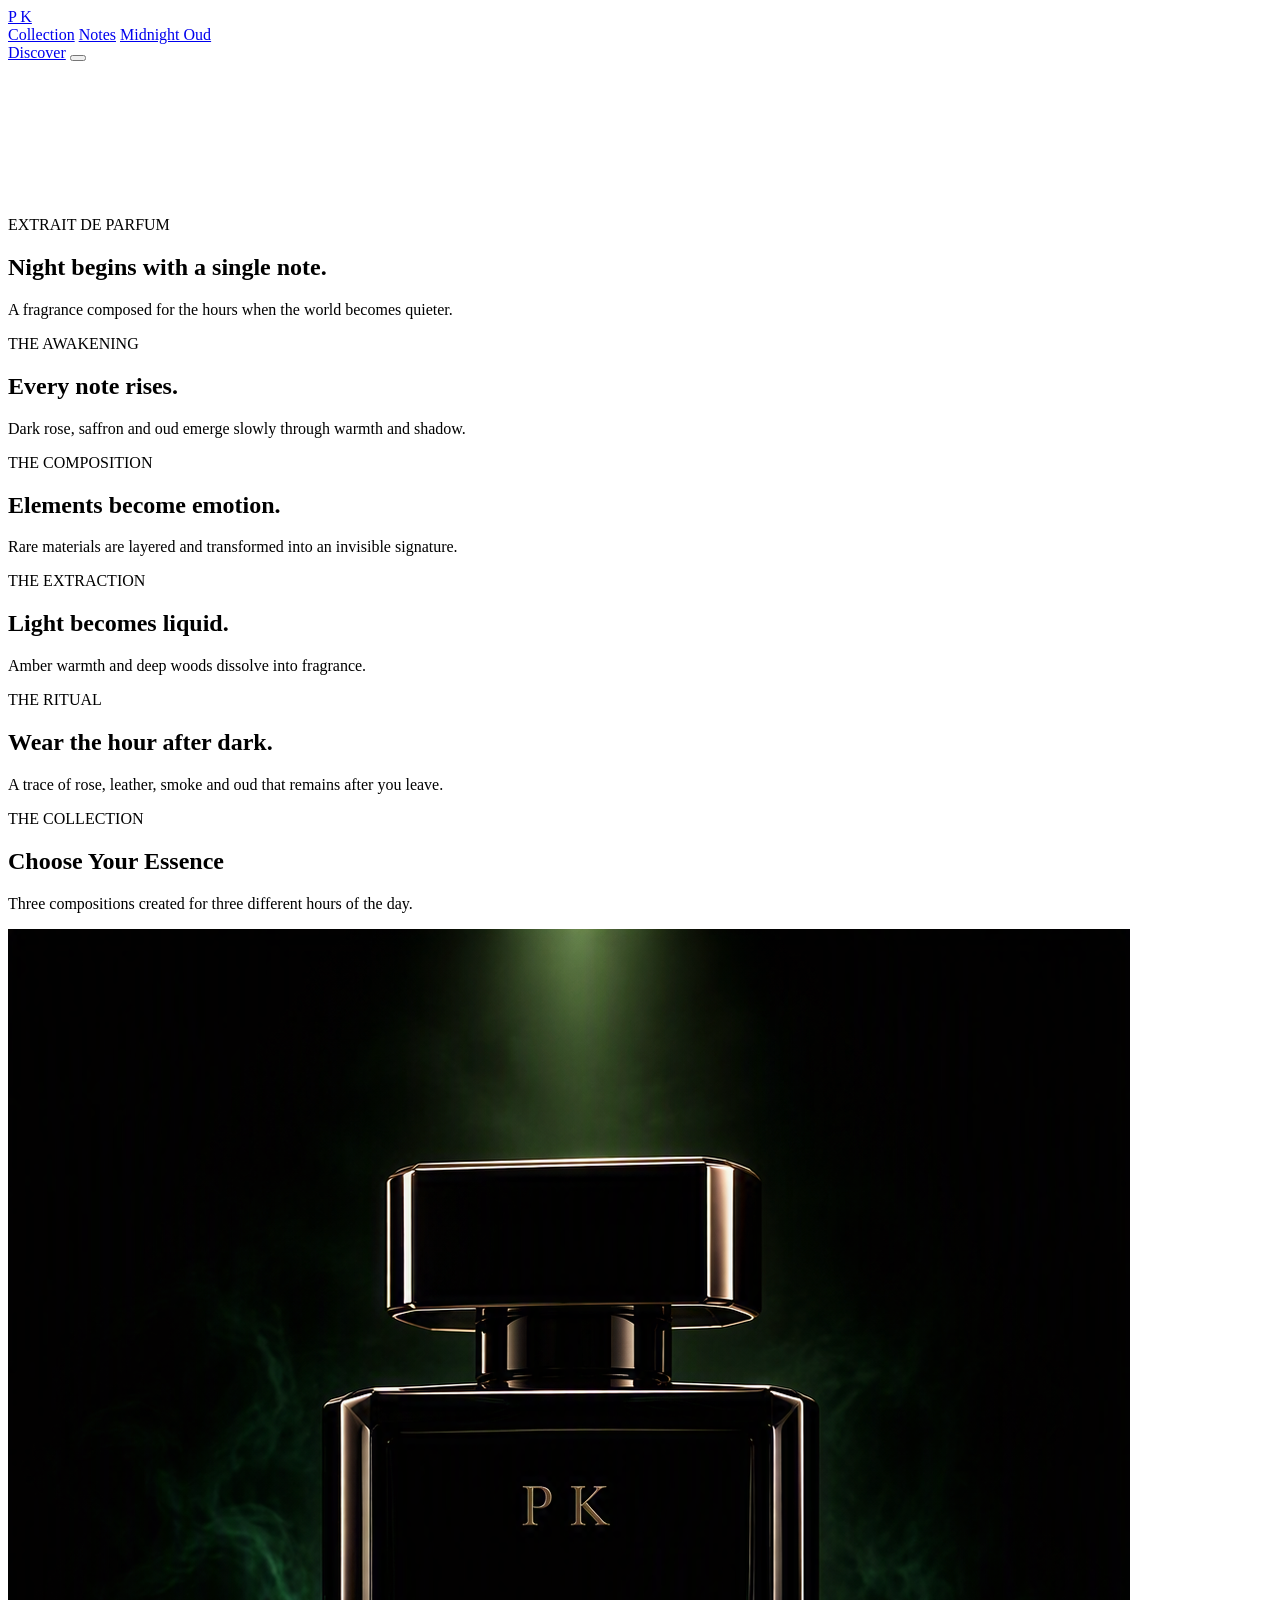
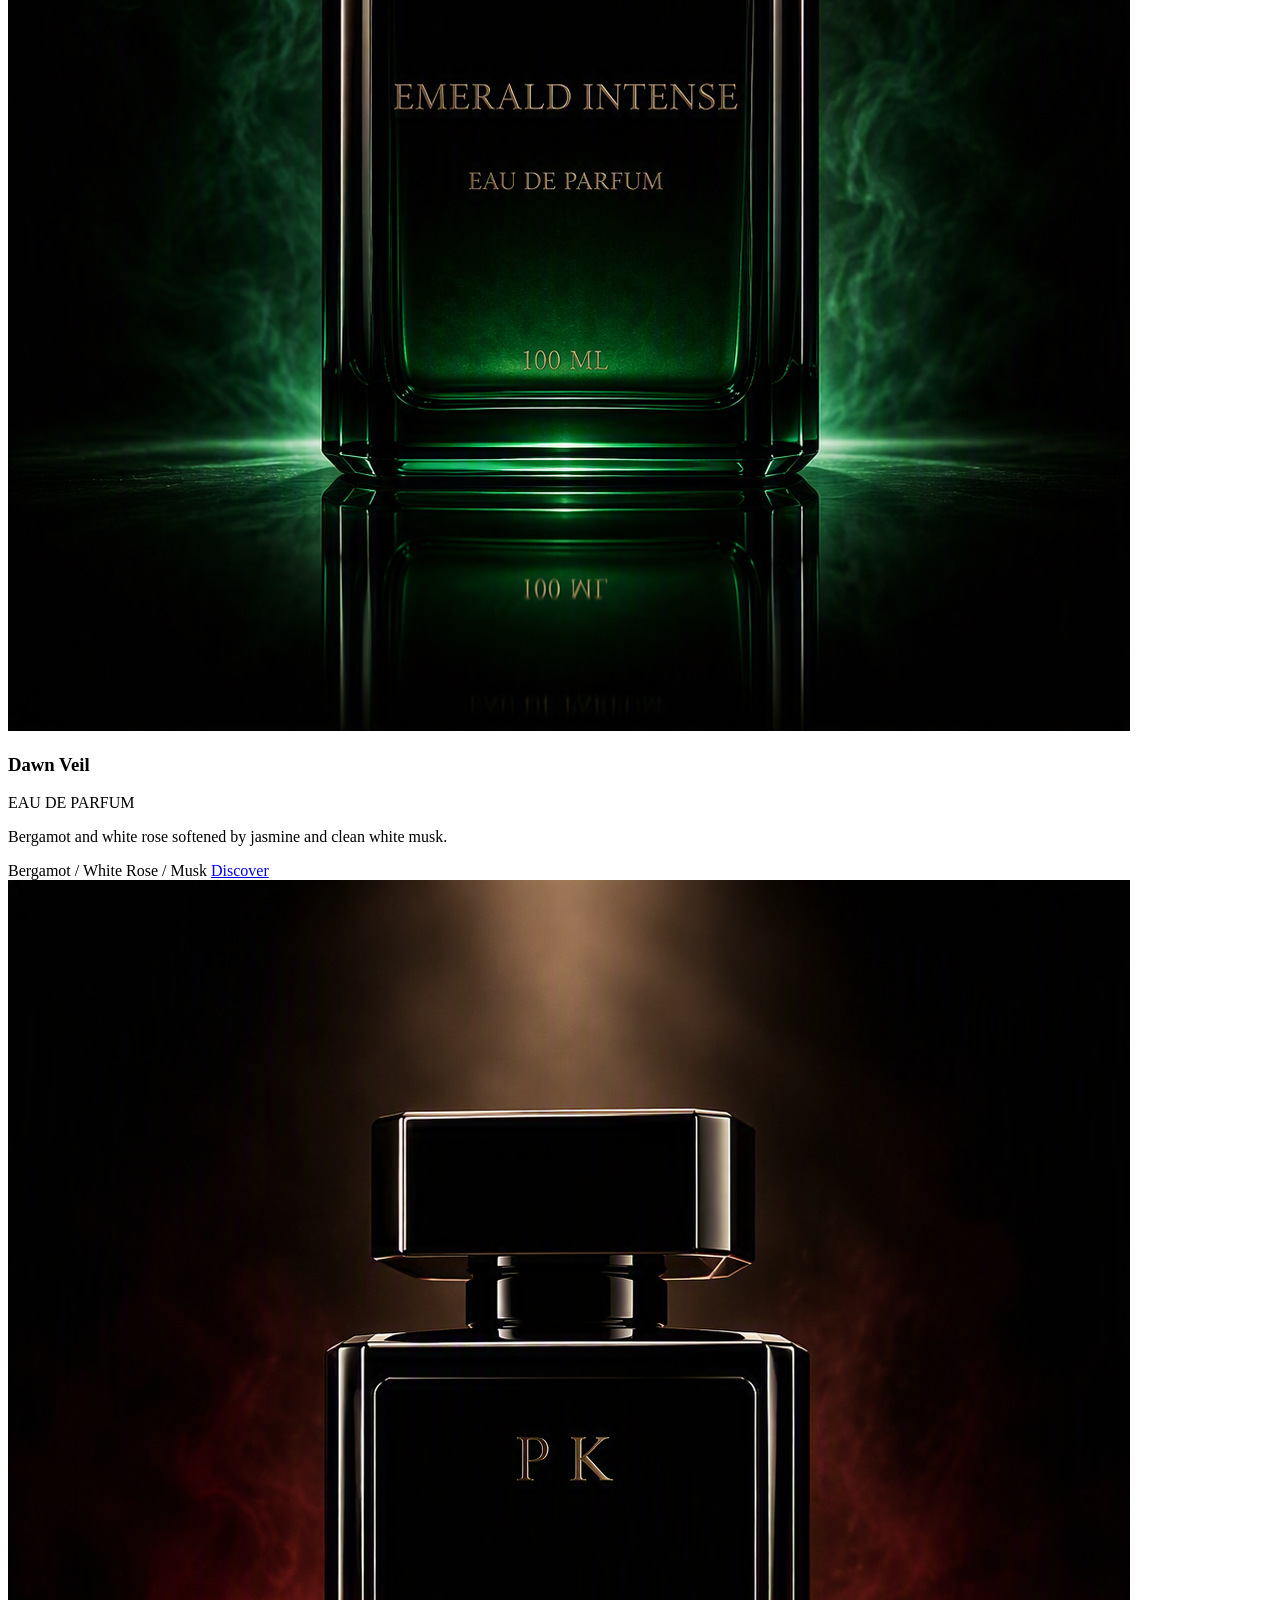
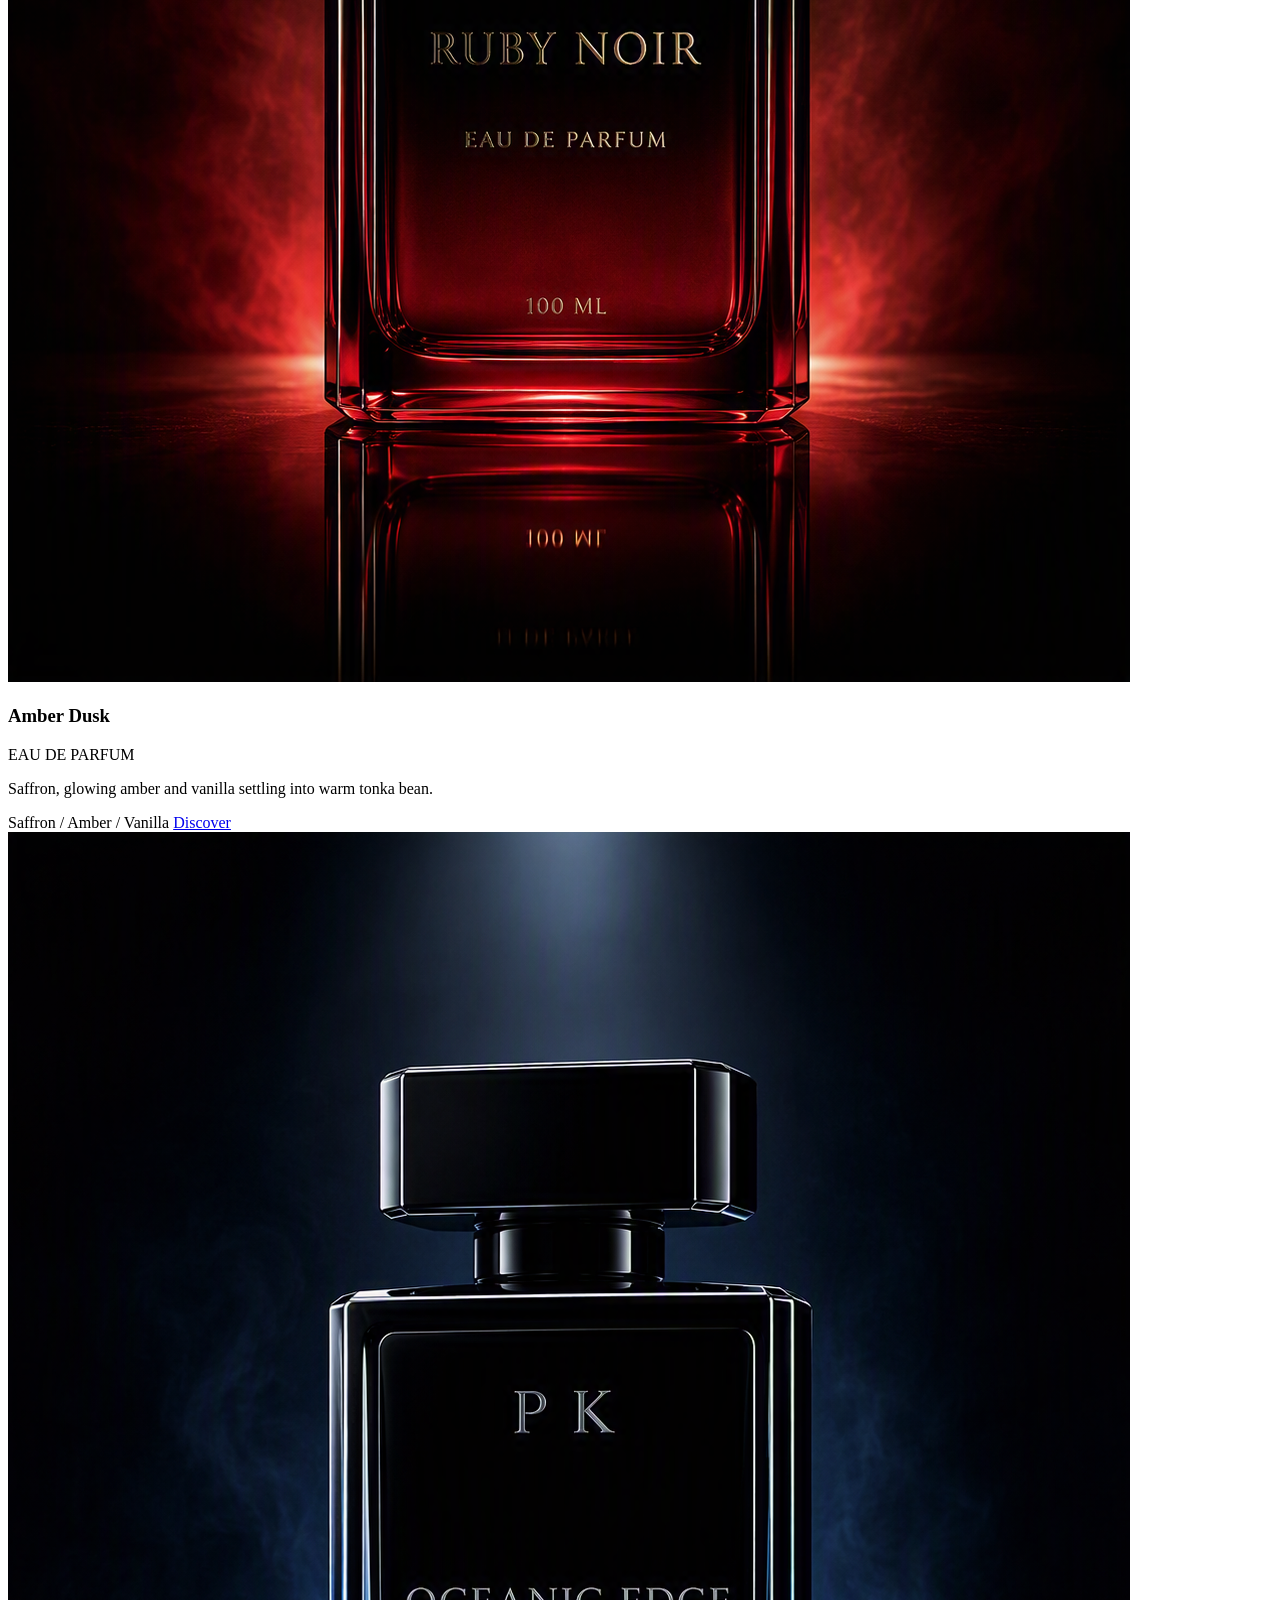
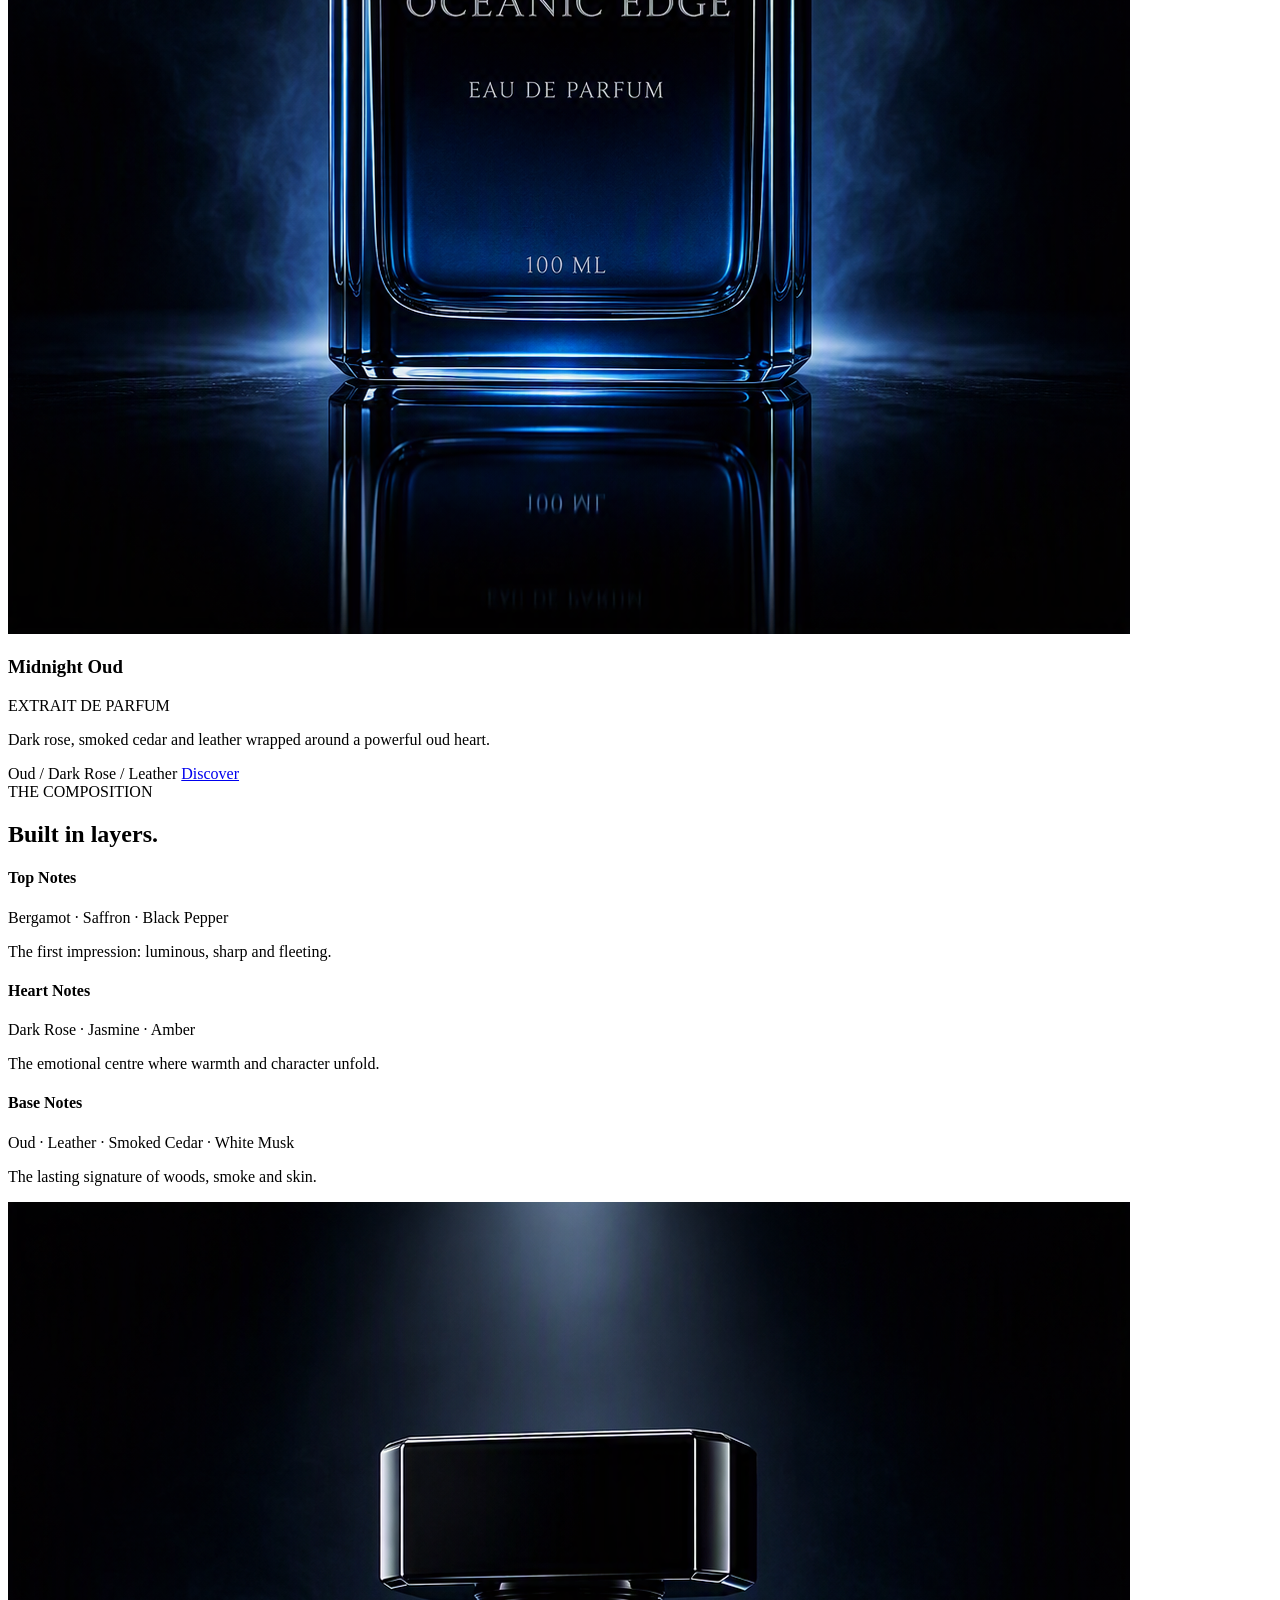
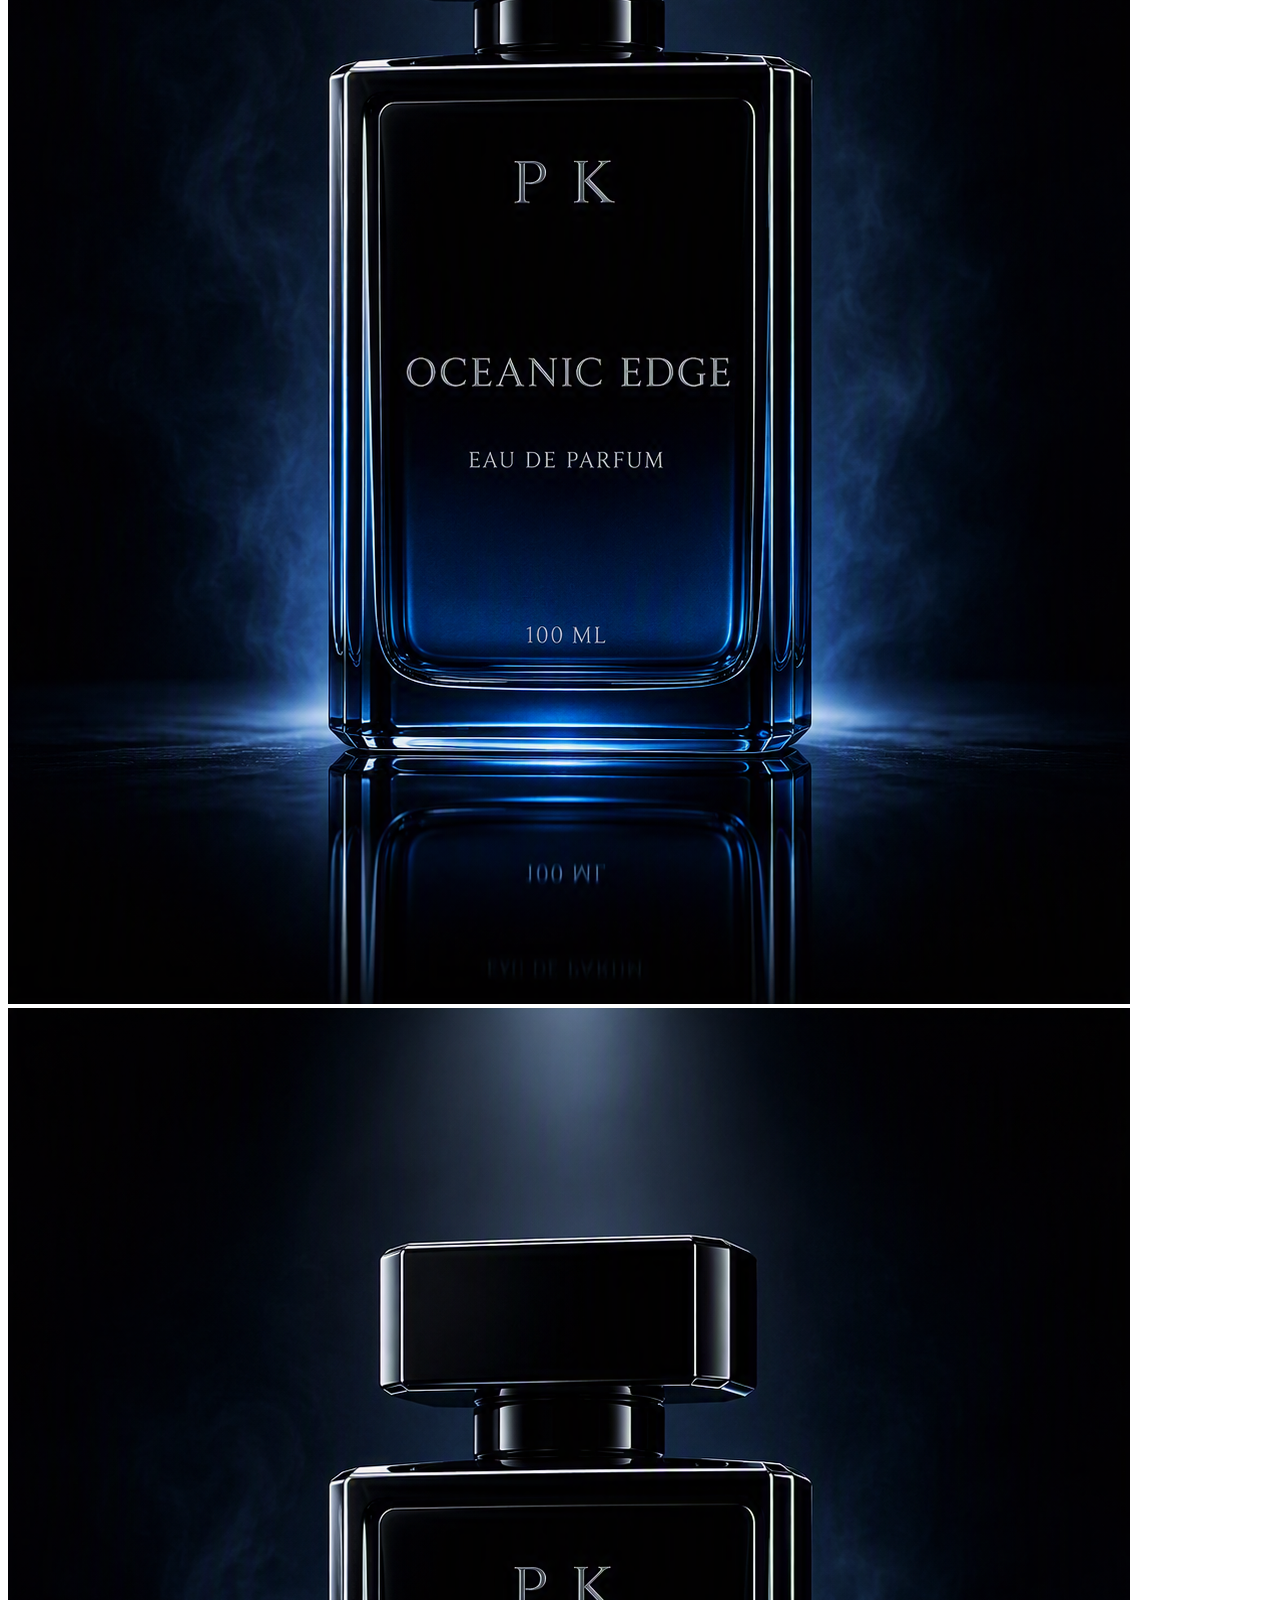
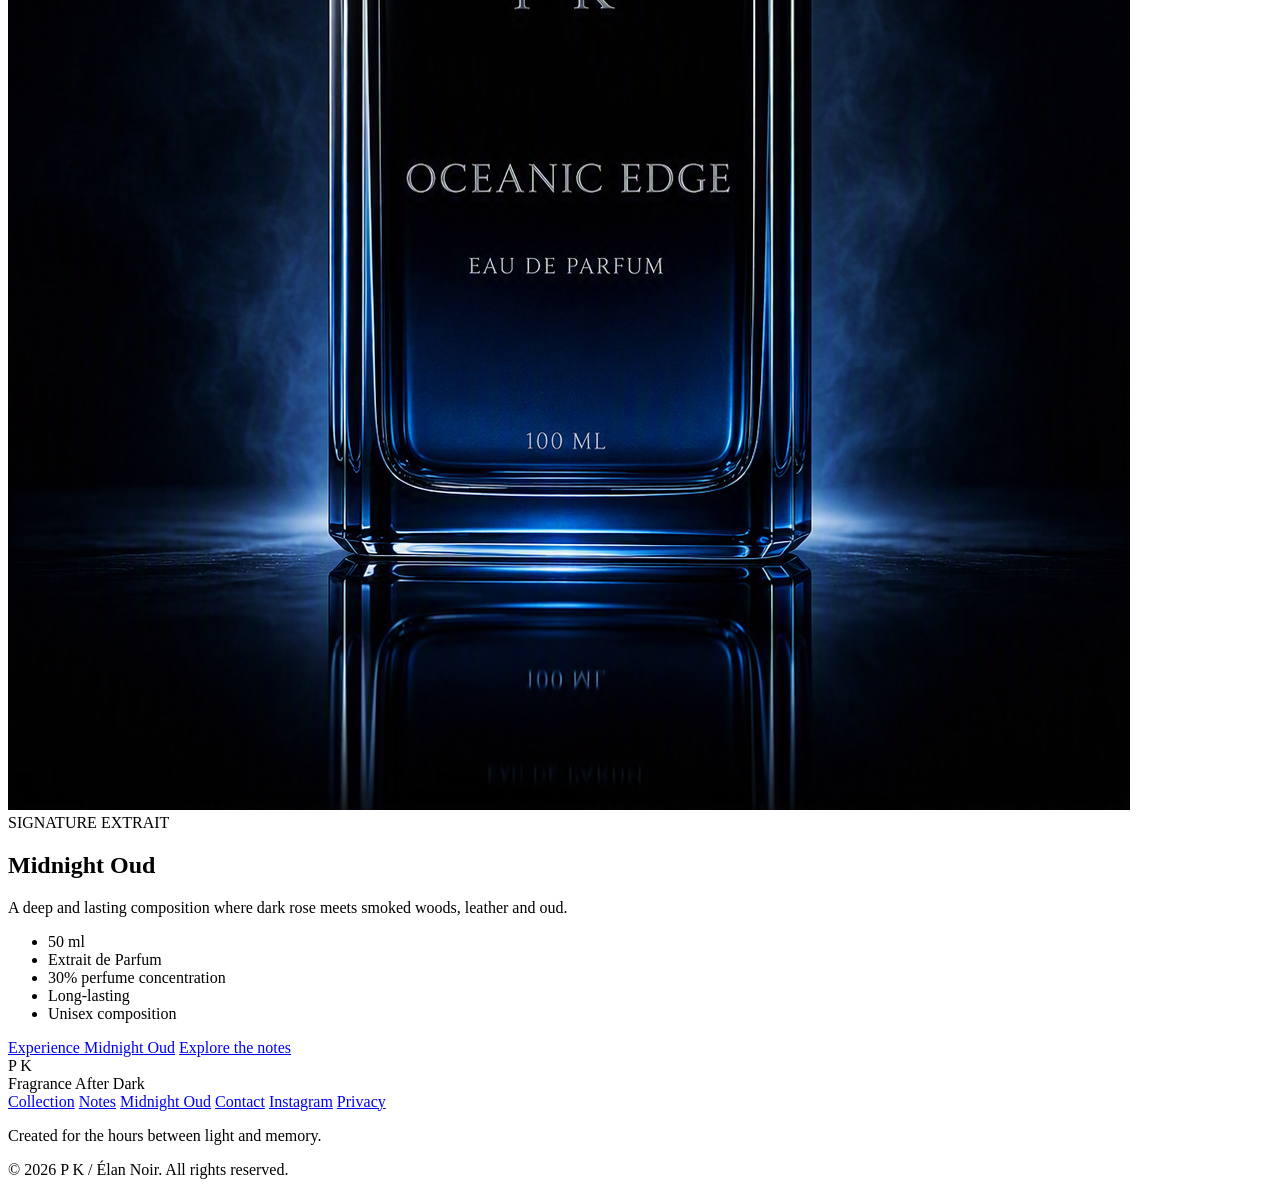
==== index.html @ c8347214 "video added" ====
<!DOCTYPE html>
<html lang="en">
<head>
    <meta charset="UTF-8">
    <meta name="viewport" content="width=device-width, initial-scale=1.0">
    <title>P K | Fragrance After Dark</title>
    <meta name="description" content="A premium scroll-driven luxury perfume experience.">
    
    <!-- Typography -->
    <link rel="preconnect" href="https://fonts.googleapis.com">
    <link rel="preconnect" href="https://fonts.gstatic.com" crossorigin>
    <link href="https://fonts.googleapis.com/css2?family=Cormorant+Garamond:ital,wght@0,300;0,400;0,500;0,600;1,400&family=Inter:wght@300;400;500&display=swap" rel="stylesheet">
    
    <link rel="stylesheet" href="style.css">
</head>
<body>

    <!-- Header -->
    <header class="main-header">
        <div class="header-left">
            <a href="#" class="brand-logo" aria-label="P K Home">P K</a>
        </div>
        <nav class="header-nav">
            <a href="#collection">Collection</a>
            <a href="#notes">Notes</a>
            <a href="#signature">Midnight Oud</a>
        </nav>
        <div class="header-right">
            <a href="#collection" class="btn-discover">Discover</a>
            <button class="mobile-menu-toggle" aria-label="Open Menu">
                <span></span><span></span>
            </button>
        </div>
    </header>

    <!-- Scroll-Controlled Cinematic Hero -->
    <section id="scroll-hero" class="scroll-hero">
        <div class="video-container">
            <video id="hero-video" 
                   src="assets/elan-noir-ritual.mp4" 
                   muted 
                   playsinline 
                   preload="auto"
                   webkit-playsinline
                   aria-hidden="true">
                Your browser does not support the video tag.
            </video>
            <div class="video-fade-overlay"></div>
        </div>
        
        <div class="scenes-container">
            <!-- Scene 1 -->
            <div class="scene scene-left scene-vert-center">
                <div class="scene-content">
                    <span class="eyebrow">EXTRAIT DE PARFUM</span>
                    <h2>Night begins with a single note.</h2>
                    <p>A fragrance composed for the hours when the world becomes quieter.</p>
                </div>
            </div>
            
            <!-- Scene 2 -->
            <div class="scene scene-right scene-vert-upper">
                <div class="scene-content">
                    <span class="eyebrow">THE AWAKENING</span>
                    <h2>Every note rises.</h2>
                    <p>Dark rose, saffron and oud emerge slowly through warmth and shadow.</p>
                </div>
            </div>

            <!-- Scene 3 -->
            <div class="scene scene-left scene-vert-lower">
                <div class="scene-content">
                    <span class="eyebrow">THE COMPOSITION</span>
                    <h2>Elements become emotion.</h2>
                    <p>Rare materials are layered and transformed into an invisible signature.</p>
                </div>
            </div>

            <!-- Scene 4 -->
            <div class="scene scene-right scene-vert-middle">
                <div class="scene-content">
                    <span class="eyebrow">THE EXTRACTION</span>
                    <h2>Light becomes liquid.</h2>
                    <p>Amber warmth and deep woods dissolve into fragrance.</p>
                </div>
            </div>

            <!-- Scene 5 -->
            <div class="scene scene-left scene-vert-middle">
                <div class="scene-content">
                    <span class="eyebrow">THE RITUAL</span>
                    <h2>Wear the hour after dark.</h2>
                    <p>A trace of rose, leather, smoke and oud that remains after you leave.</p>
                </div>
            </div>
        </div>
    </section>

    <!-- Section 1: Choose Your Essence -->
    <section id="collection" class="section-collection">
        <div class="section-header">
            <span class="eyebrow">THE COLLECTION</span>
            <h2>Choose Your Essence</h2>
            <p class="supporting-text">Three compositions created for three different hours of the day.</p>
        </div>

        <div class="collection-grid">
            <!-- Product 1 -->
            <article class="product-card card-dawn">
                <div class="card-image-wrap">
                    <img src="assets/products/product-dawn-veil.png" alt="Dawn Veil Perfume Bottle" loading="lazy">
                </div>
                <div class="card-info">
                    <h3>Dawn Veil</h3>
                    <span class="subtitle">EAU DE PARFUM</span>
                    <p class="desc">Bergamot and white rose softened by jasmine and clean white musk.</p>
                    <span class="notes-list">Bergamot / White Rose / Musk</span>
                    <a href="#" class="link-discover">Discover</a>
                </div>
            </article>

            <!-- Product 2 -->
            <article class="product-card card-amber">
                <div class="card-image-wrap">
                    <img src="assets/products/product-amber-dusk.png" alt="Amber Dusk Perfume Bottle" loading="lazy">
                </div>
                <div class="card-info">
                    <h3>Amber Dusk</h3>
                    <span class="subtitle">EAU DE PARFUM</span>
                    <p class="desc">Saffron, glowing amber and vanilla settling into warm tonka bean.</p>
                    <span class="notes-list">Saffron / Amber / Vanilla</span>
                    <a href="#" class="link-discover">Discover</a>
                </div>
            </article>

            <!-- Product 3 -->
            <article class="product-card card-midnight">
                <div class="card-image-wrap">
                    <img src="assets/products/product-midnight-oud.png" alt="Midnight Oud Perfume Bottle" loading="lazy">
                </div>
                <div class="card-info">
                    <h3>Midnight Oud</h3>
                    <span class="subtitle">EXTRAIT DE PARFUM</span>
                    <p class="desc">Dark rose, smoked cedar and leather wrapped around a powerful oud heart.</p>
                    <span class="notes-list">Oud / Dark Rose / Leather</span>
                    <a href="#" class="link-discover">Discover</a>
                </div>
            </article>
        </div>
    </section>

    <!-- Section 2: Fragrance Notes -->
    <section id="notes" class="section-notes">
        <div class="notes-content">
            <span class="eyebrow">THE COMPOSITION</span>
            <h2>Built in layers.</h2>
            
            <div class="notes-breakdown">
                <div class="note-tier">
                    <h4>Top Notes</h4>
                    <span class="ingredients">Bergamot &middot; Saffron &middot; Black Pepper</span>
                    <p>The first impression: luminous, sharp and fleeting.</p>
                </div>
                <div class="note-tier">
                    <h4>Heart Notes</h4>
                    <span class="ingredients">Dark Rose &middot; Jasmine &middot; Amber</span>
                    <p>The emotional centre where warmth and character unfold.</p>
                </div>
                <div class="note-tier">
                    <h4>Base Notes</h4>
                    <span class="ingredients">Oud &middot; Leather &middot; Smoked Cedar &middot; White Musk</span>
                    <p>The lasting signature of woods, smoke and skin.</p>
                </div>
            </div>
        </div>
        <div class="notes-visual">
            <div class="glow-backdrop"></div>
            <img src="assets/products/product-midnight-oud.png" alt="Midnight Oud Perfume Layers" class="reveal-image" loading="lazy">
        </div>
    </section>

    <!-- Section 3: Signature Perfume -->
    <section id="signature" class="section-signature">
        <div class="signature-visual">
            <img src="assets/products/product-midnight-oud.png" alt="Midnight Oud Featured" loading="lazy">
        </div>
        <div class="signature-content">
            <span class="eyebrow">SIGNATURE EXTRAIT</span>
            <h2>Midnight Oud</h2>
            <p class="desc">A deep and lasting composition where dark rose meets smoked woods, leather and oud.</p>
            
            <ul class="details-list">
                <li>50 ml</li>
                <li>Extrait de Parfum</li>
                <li>30% perfume concentration</li>
                <li>Long-lasting</li>
                <li>Unisex composition</li>
            </ul>

            <div class="action-group">
                <a href="#" class="btn-primary">Experience Midnight Oud</a>
                <a href="#notes" class="link-secondary">Explore the notes</a>
            </div>
        </div>
    </section>

    <!-- Footer -->
    <footer class="main-footer">
        <div class="footer-top">
            <div class="brand-huge">P K</div>
            <span class="footer-tagline">Fragrance After Dark</span>
        </div>
        <div class="footer-bottom">
            <nav class="footer-nav">
                <a href="#collection">Collection</a>
                <a href="#notes">Notes</a>
                <a href="#signature">Midnight Oud</a>
                <a href="#">Contact</a>
                <a href="#">Instagram</a>
                <a href="#">Privacy</a>
            </nav>
            <div class="footer-meta">
                <p>Created for the hours between light and memory.</p>
                <p class="copyright">&copy; 2026 P K / Élan Noir. All rights reserved.</p>
            </div>
        </div>
    </footer>

    <script src="script.js"></script>
</body>
</html>
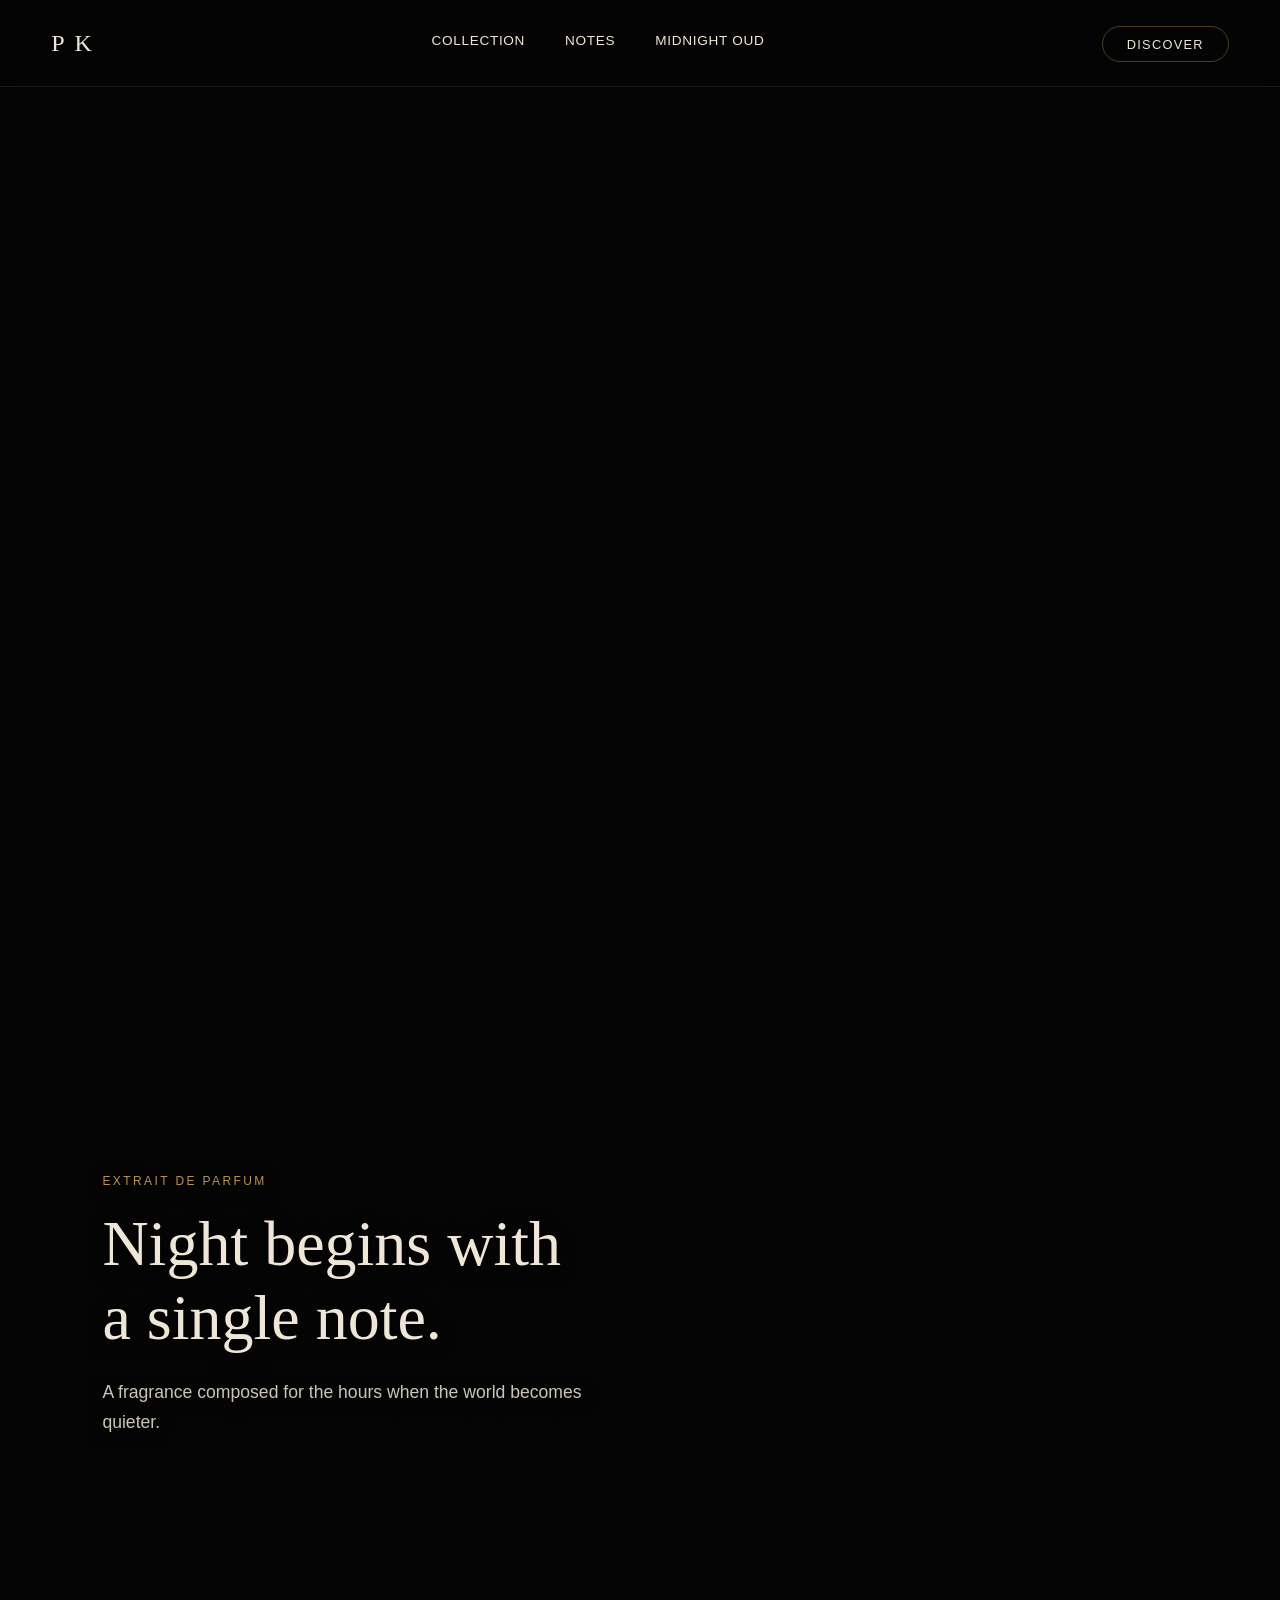
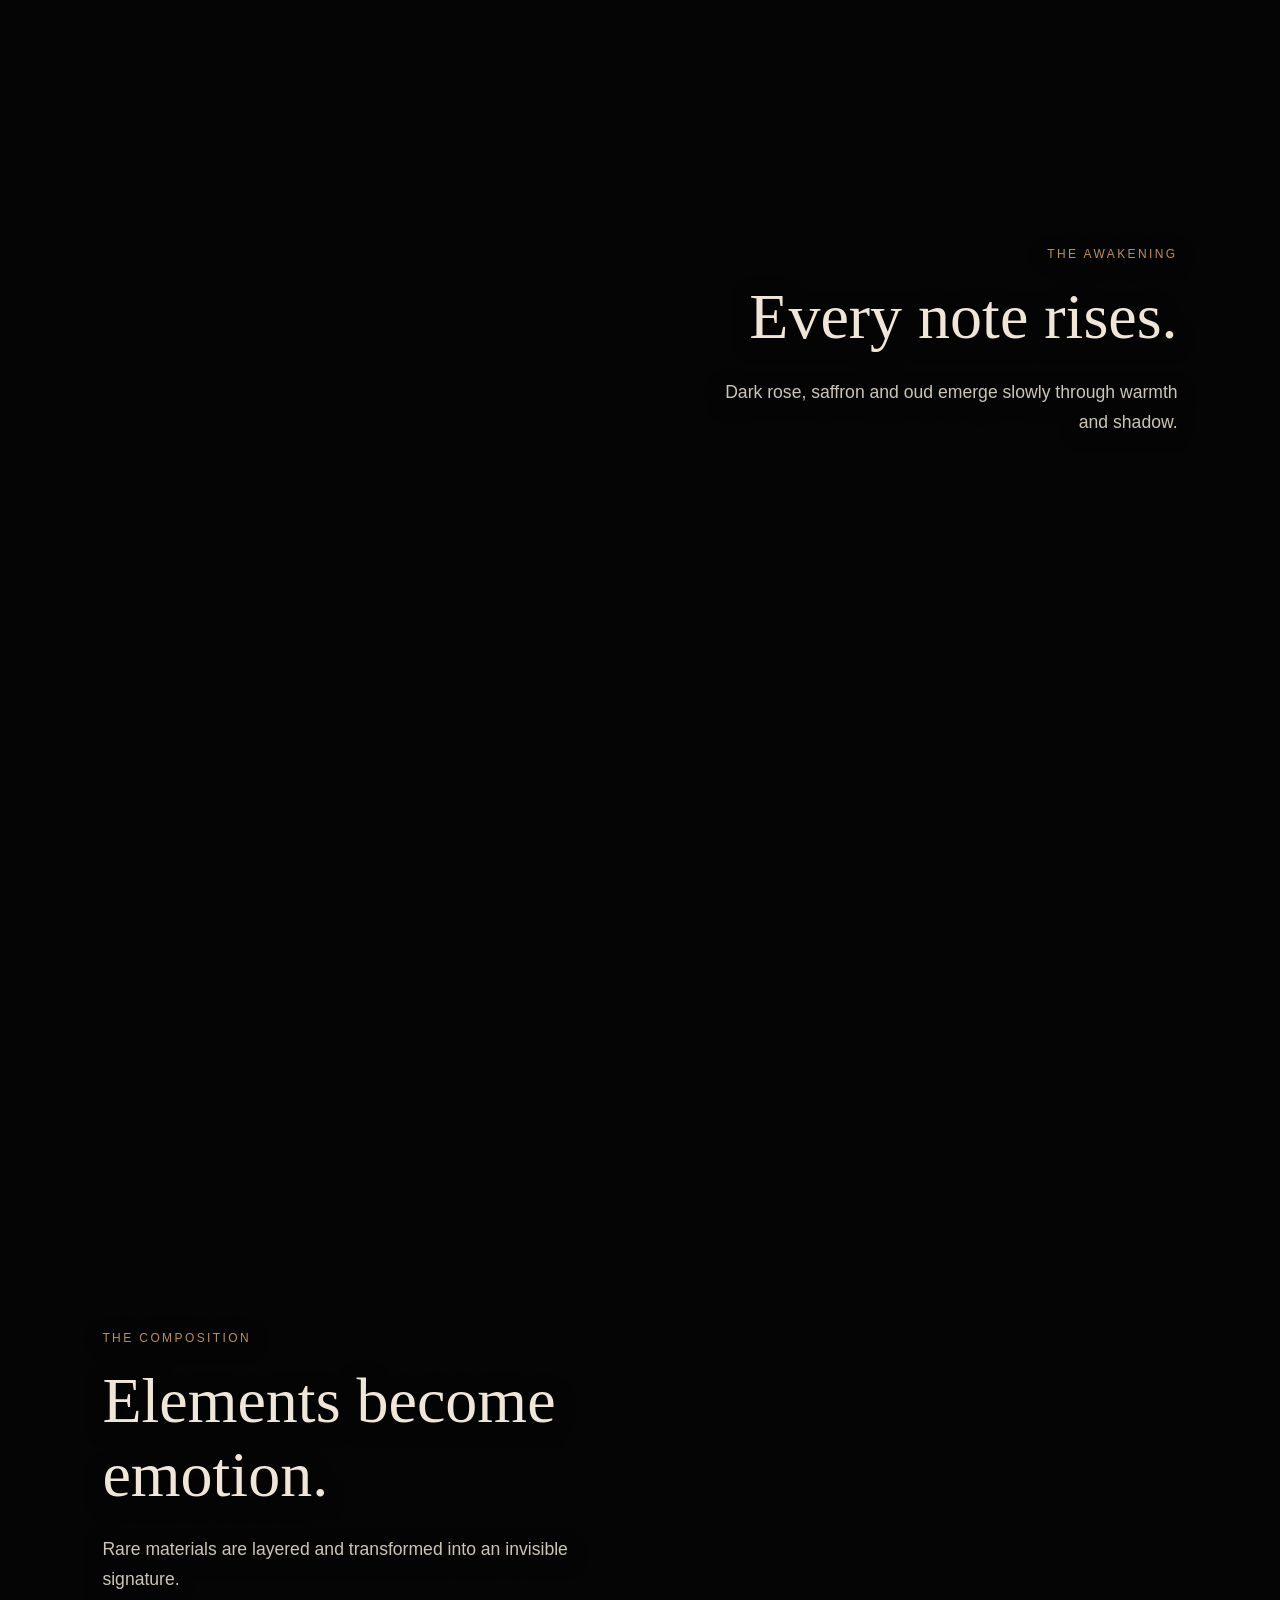
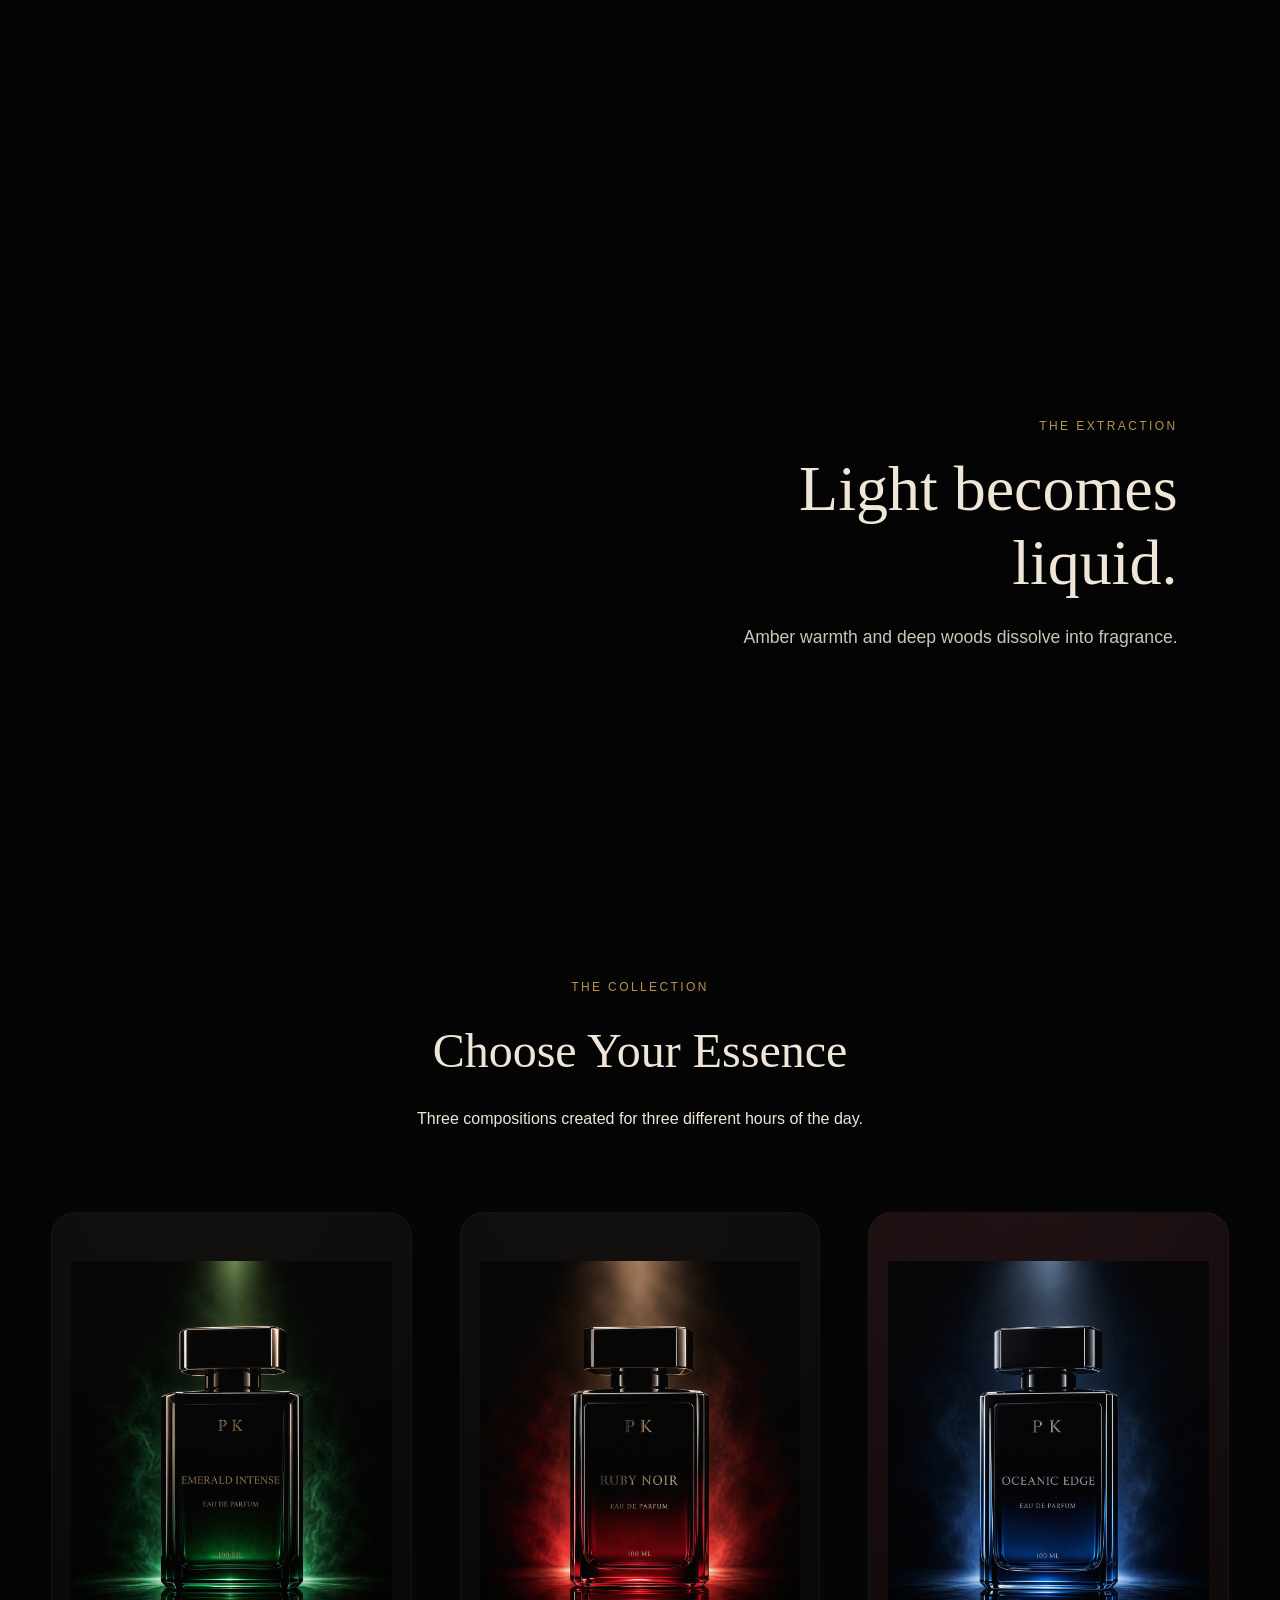
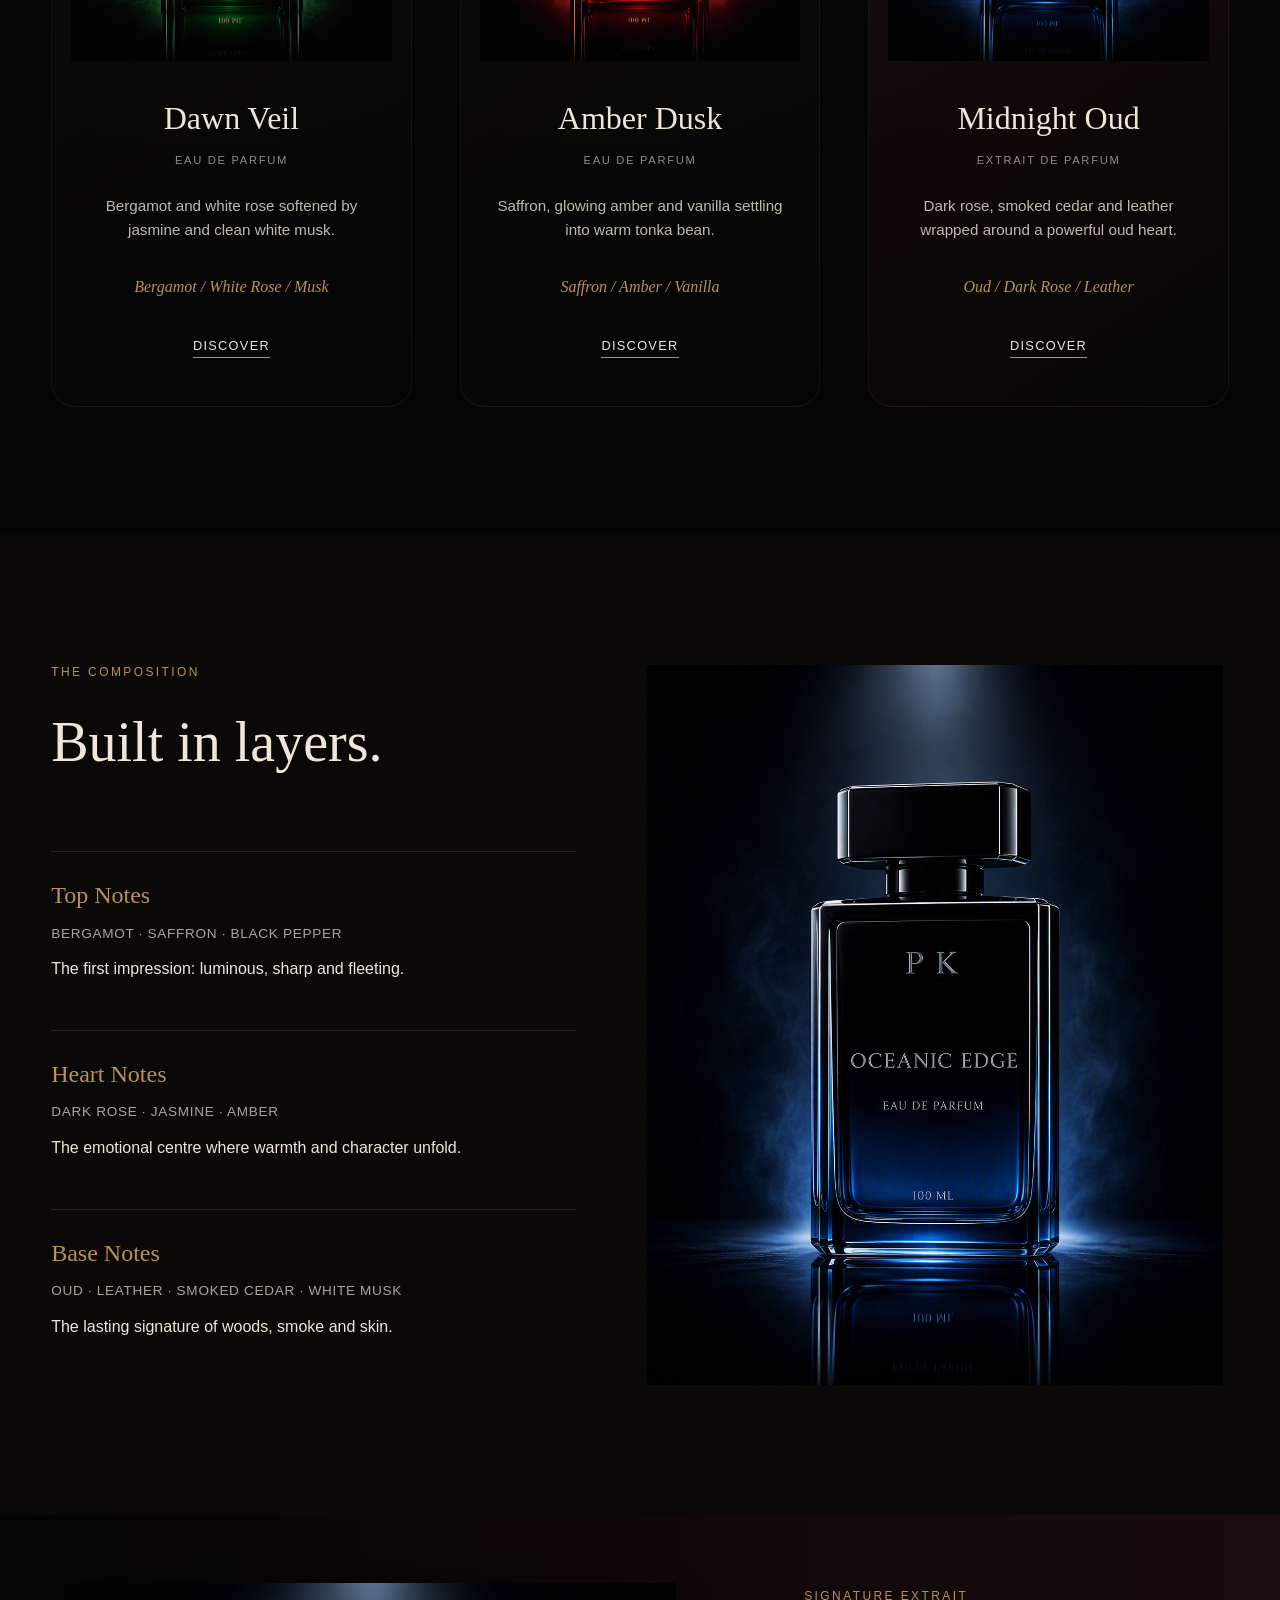
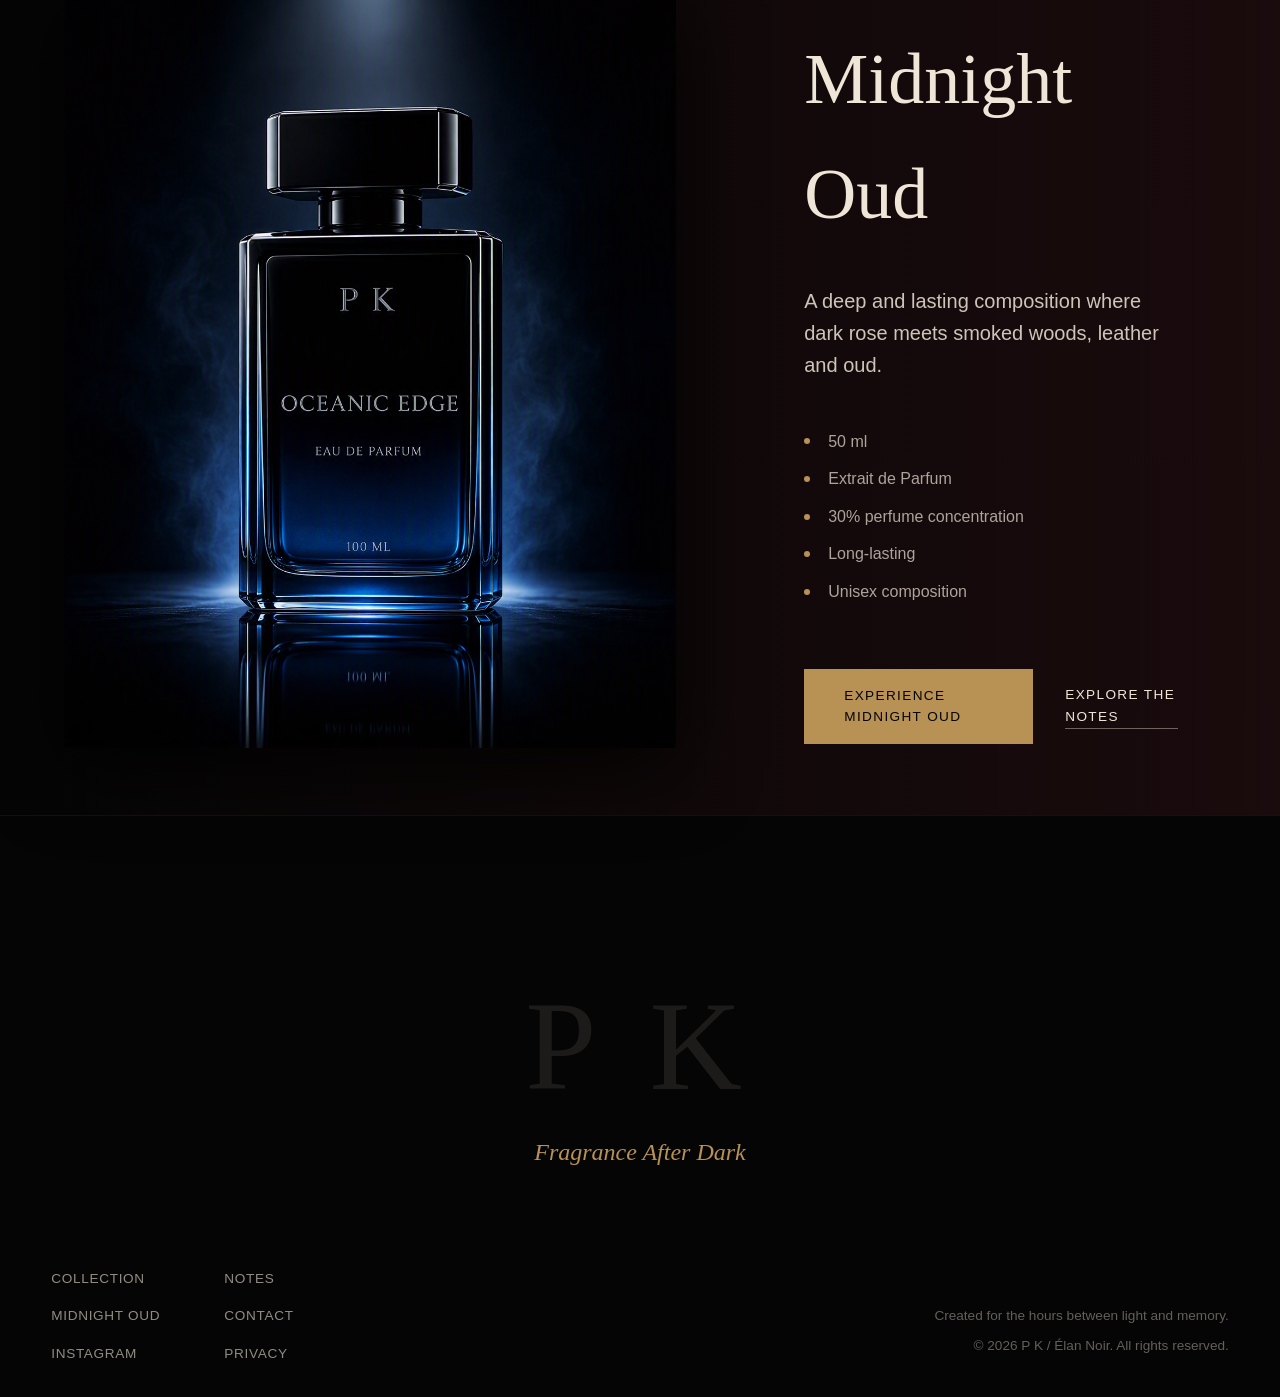
==== commit 5ebd7885: "updated the video" ====
--- a/index.html
+++ b/index.html
@@ -5,16 +5,18 @@
     <meta name="viewport" content="width=device-width, initial-scale=1.0">
     <title>P K | Fragrance After Dark</title>
     <meta name="description" content="A premium scroll-driven luxury perfume experience.">
-    
+
     <!-- Typography -->
     <link rel="preconnect" href="https://fonts.googleapis.com">
     <link rel="preconnect" href="https://fonts.gstatic.com" crossorigin>
     <link href="https://fonts.googleapis.com/css2?family=Cormorant+Garamond:ital,wght@0,300;0,400;0,500;0,600;1,400&family=Inter:wght@300;400;500&display=swap" rel="stylesheet">
-    
+
+    <!-- Warm the connection for the hero video as early as possible -->
+    <link rel="preload" as="image" href="assets/hero-poster.jpg">
+
     <link rel="stylesheet" href="style.css">
 </head>
 <body>
-
     <!-- Header -->
     <header class="main-header">
         <div class="header-left">
@@ -27,7 +29,7 @@
         </nav>
         <div class="header-right">
             <a href="#collection" class="btn-discover">Discover</a>
-            <button class="mobile-menu-toggle" aria-label="Open Menu">
+            <button class="mobile-menu-toggle" aria-label="Open Menu" aria-expanded="false">
                 <span></span><span></span>
             </button>
         </div>
@@ -36,18 +38,35 @@
     <!-- Scroll-Controlled Cinematic Hero -->
     <section id="scroll-hero" class="scroll-hero">
         <div class="video-container">
-            <video id="hero-video" 
-                   src="assets/elan-noir-ritual.mp4" 
-                   muted 
-                   playsinline 
+            <!--
+                NOTE: no `src` attribute here on purpose.
+                The inline script below picks the desktop or mobile encode so the
+                browser never downloads the wrong file. The poster keeps the
+                section filled while the first bytes arrive.
+            -->
+            <video id="hero-video"
+                   muted
+                   playsinline
+                   webkit-playsinline
                    preload="auto"
-                   webkit-playsinline
+                   poster="assets/hero-poster.jpg"
                    aria-hidden="true">
                 Your browser does not support the video tag.
             </video>
             <div class="video-fade-overlay"></div>
         </div>
-        
+
+        <script>
+            /* Adaptive source selection — must run before script.js initialises.
+               Mobile decoders are materially weaker and mobile connections are
+               slower, so small screens get the lighter encode. */
+            (function () {
+                var v = document.getElementById('hero-video');
+                var small = window.matchMedia('(max-width: 768px)').matches;
+                v.src = 'assets/elan-noir-scrub' + (small ? '-mobile' : '') + '.mp4';
+            })();
+        </script>
+
         <div class="scenes-container">
             <!-- Scene 1 -->
             <div class="scene scene-left scene-vert-center">
@@ -57,7 +76,7 @@
                     <p>A fragrance composed for the hours when the world becomes quieter.</p>
                 </div>
             </div>
-            
+
             <!-- Scene 2 -->
             <div class="scene scene-right scene-vert-upper">
                 <div class="scene-content">
@@ -103,12 +122,11 @@
             <h2>Choose Your Essence</h2>
             <p class="supporting-text">Three compositions created for three different hours of the day.</p>
         </div>
-
         <div class="collection-grid">
             <!-- Product 1 -->
             <article class="product-card card-dawn">
                 <div class="card-image-wrap">
-                    <img src="assets/products/product-dawn-veil.png" alt="Dawn Veil Perfume Bottle" loading="lazy">
+                    <img src="assets/products/product-dawn-veil.png" alt="Dawn Veil Perfume Bottle" loading="lazy" width="600" height="800">
                 </div>
                 <div class="card-info">
                     <h3>Dawn Veil</h3>
@@ -122,7 +140,7 @@
             <!-- Product 2 -->
             <article class="product-card card-amber">
                 <div class="card-image-wrap">
-                    <img src="assets/products/product-amber-dusk.png" alt="Amber Dusk Perfume Bottle" loading="lazy">
+                    <img src="assets/products/product-amber-dusk.png" alt="Amber Dusk Perfume Bottle" loading="lazy" width="600" height="800">
                 </div>
                 <div class="card-info">
                     <h3>Amber Dusk</h3>
@@ -136,7 +154,7 @@
             <!-- Product 3 -->
             <article class="product-card card-midnight">
                 <div class="card-image-wrap">
-                    <img src="assets/products/product-midnight-oud.png" alt="Midnight Oud Perfume Bottle" loading="lazy">
+                    <img src="assets/products/product-midnight-oud.png" alt="Midnight Oud Perfume Bottle" loading="lazy" width="600" height="800">
                 </div>
                 <div class="card-info">
                     <h3>Midnight Oud</h3>
@@ -154,7 +172,7 @@
         <div class="notes-content">
             <span class="eyebrow">THE COMPOSITION</span>
             <h2>Built in layers.</h2>
-            
+
             <div class="notes-breakdown">
                 <div class="note-tier">
                     <h4>Top Notes</h4>
@@ -175,20 +193,20 @@
         </div>
         <div class="notes-visual">
             <div class="glow-backdrop"></div>
-            <img src="assets/products/product-midnight-oud.png" alt="Midnight Oud Perfume Layers" class="reveal-image" loading="lazy">
+            <img src="assets/products/product-midnight-oud.png" alt="Midnight Oud Perfume Layers" class="reveal-image" loading="lazy" width="600" height="800">
         </div>
     </section>
 
     <!-- Section 3: Signature Perfume -->
     <section id="signature" class="section-signature">
         <div class="signature-visual">
-            <img src="assets/products/product-midnight-oud.png" alt="Midnight Oud Featured" loading="lazy">
+            <img src="assets/products/product-midnight-oud.png" alt="Midnight Oud Featured" loading="lazy" width="600" height="800">
         </div>
         <div class="signature-content">
             <span class="eyebrow">SIGNATURE EXTRAIT</span>
             <h2>Midnight Oud</h2>
             <p class="desc">A deep and lasting composition where dark rose meets smoked woods, leather and oud.</p>
-            
+
             <ul class="details-list">
                 <li>50 ml</li>
                 <li>Extrait de Parfum</li>
@@ -196,7 +214,6 @@
                 <li>Long-lasting</li>
                 <li>Unisex composition</li>
             </ul>
-
             <div class="action-group">
                 <a href="#" class="btn-primary">Experience Midnight Oud</a>
                 <a href="#notes" class="link-secondary">Explore the notes</a>
@@ -228,4 +245,4 @@
 
     <script src="script.js"></script>
 </body>
-</html>+</html>
--- a/style.css
+++ b/style.css
@@ -0,0 +1,696 @@
+/* ==========================================================================
+   P K | Fragrance After Dark
+   --------------------------------------------------------------------------
+   CHANGES vs. original (all scroll-performance related, marked [PERF]):
+     1. Removed `scroll-behavior: smooth` from html
+     2. Removed `will-change: transform` from .video-container
+     3. Removed `will-change: transform` from #hero-video
+     4. Added `transform: translateZ(0)` to .video-fade-overlay
+     5. Mobile nav now driven by .is-open classes instead of inline display
+   Everything else is visually identical to your original.
+   ========================================================================== */
+
+/* ==========================================================================
+   Variables & Reset
+   ========================================================================== */
+:root {
+    --deep-black: #050505;
+    --soft-black: #0B0908;
+    --dark-burgundy: #1A0B0D;
+    --warm-ivory: #EFE6D7;
+    --antique-gold: #B89155;
+    --amber: #B36A32;
+
+    --font-heading: 'Cormorant Garamond', serif;
+    --font-body: 'Inter', sans-serif;
+
+    --ease-slow: cubic-bezier(0.25, 1, 0.5, 1);
+}
+
+*, *::before, *::after {
+    margin: 0;
+    padding: 0;
+    box-sizing: border-box;
+}
+
+/* [PERF] `scroll-behavior: smooth` REMOVED.
+   Native smooth scrolling animates scrollY over ~400ms, producing a dense
+   burst of scroll events that competed with the video seek queue. Anchor-link
+   smoothing is now scoped to click handlers in script.js, which is the correct
+   place for it. */
+html {
+    background-color: var(--deep-black);
+    color: var(--warm-ivory);
+}
+
+body {
+    font-family: var(--font-body);
+    font-weight: 300;
+    line-height: 1.6;
+    overflow-x: hidden;
+    -webkit-font-smoothing: antialiased;
+    -moz-osx-font-smoothing: grayscale;
+}
+
+/* Typography Base */
+h1, h2, h3, h4, .brand-logo, .brand-huge {
+    font-family: var(--font-heading);
+    font-weight: 400;
+}
+
+.eyebrow {
+    display: block;
+    font-family: var(--font-body);
+    font-size: 0.75rem;
+    text-transform: uppercase;
+    letter-spacing: 0.2em;
+    color: var(--antique-gold);
+    margin-bottom: 1rem;
+}
+
+a {
+    color: inherit;
+    text-decoration: none;
+    transition: opacity 0.3s ease;
+}
+
+a:hover { opacity: 0.7; }
+
+/* Focus States for Accessibility */
+a:focus-visible, button:focus-visible {
+    outline: 1px solid var(--antique-gold);
+    outline-offset: 4px;
+}
+
+/* ==========================================================================
+   Header
+   ========================================================================== */
+.main-header {
+    position: fixed;
+    top: 0;
+    left: 0;
+    width: 100%;
+    display: flex;
+    justify-content: space-between;
+    align-items: center;
+    padding: 1.5rem 4vw;
+    z-index: 100;
+    background: rgba(5, 5, 5, 0.3);
+    backdrop-filter: blur(12px);
+    -webkit-backdrop-filter: blur(12px);
+    border-bottom: 1px solid rgba(184, 145, 85, 0.15);
+}
+
+.brand-logo {
+    font-size: 1.5rem;
+    letter-spacing: 0.1em;
+}
+
+.header-nav {
+    display: flex;
+    gap: 2.5rem;
+    font-size: 0.85rem;
+    letter-spacing: 0.05em;
+    text-transform: uppercase;
+}
+
+.header-nav a {
+    position: relative;
+    padding-bottom: 4px;
+}
+
+.header-nav a::after {
+    content: '';
+    position: absolute;
+    bottom: 0;
+    left: 0;
+    width: 0;
+    height: 1px;
+    background: var(--antique-gold);
+    transition: width 0.4s var(--ease-slow);
+}
+
+.header-nav a:hover::after { width: 100%; }
+
+.btn-discover {
+    font-size: 0.8rem;
+    text-transform: uppercase;
+    letter-spacing: 0.1em;
+    padding: 0.6rem 1.5rem;
+    border: 1px solid rgba(184, 145, 85, 0.4);
+    border-radius: 50px;
+    transition: all 0.4s ease;
+}
+
+.btn-discover:hover {
+    background: var(--antique-gold);
+    color: var(--deep-black);
+}
+
+.mobile-menu-toggle {
+    display: none;
+    background: none;
+    border: none;
+    color: var(--warm-ivory);
+    width: 30px;
+    height: 20px;
+    position: relative;
+    cursor: pointer;
+    z-index: 101;
+}
+
+.mobile-menu-toggle span {
+    display: block;
+    width: 100%;
+    height: 1px;
+    background: var(--warm-ivory);
+    margin: 6px 0;
+    transition: all 0.3s ease;
+}
+
+.mobile-menu-toggle.is-open span:nth-child(1) {
+    transform: rotate(45deg) translate(5px, 5px);
+}
+
+.mobile-menu-toggle.is-open span:nth-child(2) {
+    opacity: 0;
+}
+
+/* ==========================================================================
+   Hero Cinematic Section (Scroll Driven)
+   ========================================================================== */
+.scroll-hero {
+    position: relative;
+    height: 450vh; /* Scroll length — tuned to a ~10s clip. See note below. */
+    background: var(--deep-black);
+}
+
+/* [PERF] `will-change: transform` REMOVED.
+   This element is position:sticky and is never transformed. The hint pinned an
+   additional composited layer holding a full-viewport video texture for the
+   entire hero scroll — pure memory cost, zero benefit. `contain: strict` gives
+   us the isolation we actually want. */
+.video-container {
+    position: sticky;
+    top: 0;
+    width: 100vw;
+    height: 100vh;
+    overflow: hidden;
+    z-index: 0;
+    contain: strict;
+    backface-visibility: hidden;
+}
+
+/* [PERF] `will-change: transform` REMOVED.
+   Video elements are already composited by the browser. The hint forced a
+   redundant layer and on some GPUs triggered a texture re-upload on every
+   decoded frame. */
+#hero-video {
+    width: 100%;
+    height: 100%;
+    object-fit: cover;
+    object-position: center;
+    backface-visibility: hidden;
+}
+
+/* Overlay for end of scroll blending.
+   [PERF] `will-change: opacity` KEPT — this property genuinely animates.
+   `translateZ(0)` added so the opacity change stays a pure compositor
+   operation and never repaints the video beneath it. */
+.video-fade-overlay {
+    position: absolute;
+    top: 0;
+    left: 0;
+    width: 100%;
+    height: 100%;
+    background: linear-gradient(to bottom, transparent, var(--dark-burgundy) 60%, var(--deep-black));
+    opacity: 0;
+    pointer-events: none;
+    z-index: 1;
+    will-change: opacity;
+    transform: translateZ(0);
+}
+
+.scenes-container {
+    position: relative;
+    z-index: 2;
+}
+
+/* 5 scenes x 90vh = 450vh, matching .scroll-hero exactly. */
+.scene {
+    height: 90vh;
+    display: flex;
+    padding: 0 8vw;
+    pointer-events: none;
+}
+
+.scene-content {
+    max-width: 480px;
+    opacity: 0;
+    transform: translateY(30px);
+    transition: opacity 0.8s cubic-bezier(0.25, 1, 0.5, 1), transform 0.8s cubic-bezier(0.25, 1, 0.5, 1);
+    pointer-events: auto;
+    text-shadow: 0 4px 20px rgba(0,0,0,0.8);
+}
+
+.scene-content h2 {
+    font-size: clamp(2.5rem, 5vw, 4rem);
+    line-height: 1.15;
+    margin-bottom: 1.5rem;
+}
+
+.scene-content p {
+    font-size: 1.1rem;
+    color: rgba(239, 230, 215, 0.85);
+    line-height: 1.7;
+}
+
+.scene-content.is-visible {
+    opacity: 1;
+    transform: translateY(0);
+}
+
+/* Positioning classes */
+.scene-left { justify-content: flex-start; }
+.scene-right { justify-content: flex-end; text-align: right; }
+.scene-vert-center { align-items: center; }
+.scene-vert-upper { align-items: flex-start; padding-top: 15vh; }
+.scene-vert-middle { align-items: center; }
+.scene-vert-lower { align-items: flex-end; padding-bottom: 15vh; }
+
+/* ==========================================================================
+   Section 1: The Collection
+   ========================================================================== */
+.section-collection {
+    position: relative;
+    z-index: 10;
+    background: var(--deep-black);
+    padding: 8rem 4vw;
+}
+
+.section-header {
+    text-align: center;
+    max-width: 600px;
+    margin: 0 auto 5rem;
+}
+
+.section-header h2 {
+    font-size: 3rem;
+    margin-bottom: 1rem;
+}
+
+.collection-grid {
+    display: grid;
+    grid-template-columns: repeat(3, 1fr);
+    gap: 3rem;
+}
+
+.product-card {
+    position: relative;
+    border-radius: 24px;
+    padding: 3rem 2rem;
+    display: flex;
+    flex-direction: column;
+    align-items: center;
+    text-align: center;
+    overflow: hidden;
+    border: 1px solid rgba(255,255,255,0.05);
+    background: linear-gradient(145deg, var(--soft-black), var(--deep-black));
+    transition: transform 0.6s var(--ease-slow), box-shadow 0.6s ease;
+}
+
+.product-card::before {
+    content: '';
+    position: absolute;
+    top: 0; left: 0; width: 100%; height: 100%;
+    background: radial-gradient(circle at top, rgba(255,255,255,0.03), transparent 70%);
+    pointer-events: none;
+}
+
+.product-card:hover {
+    transform: translateY(-10px);
+}
+
+.card-image-wrap {
+    width: 100%;
+    height: 400px;
+    margin-bottom: 2rem;
+    display: flex;
+    justify-content: center;
+    align-items: center;
+}
+
+.card-image-wrap img {
+    width: auto;
+    height: 100%;
+    object-fit: contain;
+    transition: transform 1s var(--ease-slow);
+}
+
+.product-card:hover .card-image-wrap img {
+    transform: scale(1.05);
+}
+
+.card-info h3 {
+    font-size: 2rem;
+    margin-bottom: 0.5rem;
+}
+
+.card-info .subtitle {
+    display: block;
+    font-size: 0.7rem;
+    letter-spacing: 0.15em;
+    color: rgba(239, 230, 215, 0.6);
+    margin-bottom: 1.5rem;
+}
+
+.card-info .desc {
+    font-size: 0.95rem;
+    margin-bottom: 2rem;
+    color: rgba(239, 230, 215, 0.8);
+}
+
+.card-info .notes-list {
+    display: block;
+    font-style: italic;
+    font-family: var(--font-heading);
+    color: var(--antique-gold);
+    margin-bottom: 2rem;
+}
+
+.link-discover {
+    font-size: 0.8rem;
+    text-transform: uppercase;
+    letter-spacing: 0.1em;
+    border-bottom: 1px solid var(--antique-gold);
+    padding-bottom: 4px;
+}
+
+/* Specific Card Themes */
+.card-dawn:hover { box-shadow: 0 20px 40px rgba(239, 230, 215, 0.05); }
+.card-amber:hover { box-shadow: 0 20px 40px rgba(179, 106, 50, 0.1); }
+
+.card-midnight {
+    background: linear-gradient(145deg, var(--dark-burgundy), var(--deep-black));
+}
+.card-midnight:hover { box-shadow: 0 20px 40px rgba(184, 145, 85, 0.1); }
+
+/* ==========================================================================
+   Section 2: Fragrance Notes
+   ========================================================================== */
+.section-notes {
+    display: grid;
+    grid-template-columns: 1fr 1fr;
+    align-items: center;
+    background: var(--soft-black);
+    padding: 8rem 4vw;
+}
+
+.notes-content {
+    padding-right: 4rem;
+}
+
+.notes-content h2 {
+    font-size: 3.5rem;
+    margin-bottom: 4rem;
+}
+
+.note-tier {
+    margin-bottom: 3rem;
+    border-top: 1px solid rgba(255,255,255,0.1);
+    padding-top: 1.5rem;
+}
+
+.note-tier h4 {
+    font-size: 1.5rem;
+    margin-bottom: 0.5rem;
+    color: var(--antique-gold);
+}
+
+.note-tier .ingredients {
+    display: block;
+    font-size: 0.85rem;
+    letter-spacing: 0.05em;
+    text-transform: uppercase;
+    margin-bottom: 0.75rem;
+    color: rgba(239, 230, 215, 0.7);
+}
+
+.notes-visual {
+    position: relative;
+    display: flex;
+    justify-content: center;
+    align-items: center;
+    height: 80vh;
+}
+
+.glow-backdrop {
+    position: absolute;
+    width: 50%;
+    height: 50%;
+    background: radial-gradient(circle, rgba(184, 145, 85, 0.15) 0%, transparent 70%);
+    z-index: 0;
+}
+
+.reveal-image {
+    position: relative;
+    z-index: 1;
+    height: 100%;
+    width: auto;
+    object-fit: contain;
+}
+
+/* ==========================================================================
+   Section 3: Signature Perfume
+   ========================================================================== */
+.section-signature {
+    display: grid;
+    grid-template-columns: 1fr 1fr;
+    background: linear-gradient(to right, var(--deep-black), var(--dark-burgundy));
+    min-height: 100vh;
+}
+
+.signature-visual {
+    display: flex;
+    justify-content: center;
+    align-items: center;
+    padding: 4rem;
+}
+
+.signature-visual img {
+    height: 85vh;
+    width: auto;
+    object-fit: contain;
+    filter: drop-shadow(0 20px 40px rgba(0,0,0,0.8));
+}
+
+.signature-content {
+    display: flex;
+    flex-direction: column;
+    justify-content: center;
+    padding: 4rem 8vw 4rem 4rem;
+}
+
+.signature-content h2 {
+    font-size: 4.5rem;
+    margin-bottom: 2rem;
+}
+
+.signature-content .desc {
+    font-size: 1.25rem;
+    margin-bottom: 3rem;
+    color: rgba(239, 230, 215, 0.85);
+}
+
+.details-list {
+    list-style: none;
+    margin-bottom: 4rem;
+    display: flex;
+    flex-direction: column;
+    gap: 0.75rem;
+    color: rgba(239, 230, 215, 0.7);
+}
+
+.details-list li {
+    position: relative;
+    padding-left: 1.5rem;
+}
+
+.details-list li::before {
+    content: '';
+    position: absolute;
+    left: 0; top: 50%;
+    transform: translateY(-50%);
+    width: 6px; height: 6px;
+    background: var(--antique-gold);
+    border-radius: 50%;
+}
+
+.action-group {
+    display: flex;
+    align-items: center;
+    gap: 2rem;
+}
+
+.btn-primary {
+    background: var(--antique-gold);
+    color: var(--deep-black);
+    padding: 1rem 2.5rem;
+    text-transform: uppercase;
+    letter-spacing: 0.1em;
+    font-size: 0.85rem;
+    font-weight: 500;
+    transition: background 0.3s ease;
+}
+
+.btn-primary:hover {
+    background: var(--warm-ivory);
+}
+
+.link-secondary {
+    font-size: 0.85rem;
+    text-transform: uppercase;
+    letter-spacing: 0.1em;
+    border-bottom: 1px solid rgba(239, 230, 215, 0.4);
+}
+
+/* ==========================================================================
+   Footer
+   ========================================================================== */
+.main-footer {
+    background: var(--deep-black);
+    padding: 8rem 4vw 2rem;
+    border-top: 1px solid rgba(255,255,255,0.05);
+}
+
+.footer-top {
+    text-align: center;
+    margin-bottom: 6rem;
+}
+
+.brand-huge {
+    font-size: clamp(3rem, 10vw, 8rem);
+    letter-spacing: 0.1em;
+    color: rgba(239, 230, 215, 0.1);
+}
+
+.footer-tagline {
+    display: block;
+    font-family: var(--font-heading);
+    font-size: 1.5rem;
+    font-style: italic;
+    color: var(--antique-gold);
+    margin-top: -1rem;
+}
+
+.footer-bottom {
+    display: flex;
+    justify-content: space-between;
+    align-items: flex-end;
+}
+
+.footer-nav {
+    display: grid;
+    grid-template-columns: 1fr 1fr;
+    gap: 1rem 4rem;
+    font-size: 0.85rem;
+    text-transform: uppercase;
+    letter-spacing: 0.05em;
+    color: rgba(239, 230, 215, 0.6);
+}
+
+.footer-meta {
+    text-align: right;
+    font-size: 0.85rem;
+    color: rgba(239, 230, 215, 0.4);
+}
+
+.footer-meta p {
+    margin-bottom: 0.5rem;
+}
+
+/* ==========================================================================
+   Media Queries
+   ========================================================================== */
+@media (max-width: 1024px) {
+    .collection-grid { gap: 1.5rem; }
+    .product-card { padding: 2rem 1.5rem; }
+    .card-info h3 { font-size: 1.5rem; }
+
+    .section-notes, .section-signature {
+        grid-template-columns: 1fr;
+        text-align: center;
+    }
+
+    .notes-content { padding-right: 0; margin-bottom: 4rem; }
+
+    .signature-visual { order: -1; padding: 4rem 0 0; }
+    .signature-content { padding: 2rem 4vw 4rem; align-items: center; }
+    .details-list { align-items: flex-start; text-align: left; }
+}
+
+@media (max-width: 768px) {
+    /* [PERF] Mobile nav is now class-driven. script.js toggles .is-open
+       instead of writing inline `display`, which removes two style recalcs
+       per tap and keeps CSS as the single source of truth. */
+    .header-nav {
+        display: none;
+        position: fixed;
+        top: 0;
+        right: 0;
+        width: 100%;
+        height: 100vh;
+        background: var(--deep-black);
+        flex-direction: column;
+        justify-content: center;
+        align-items: center;
+        gap: 2rem;
+        z-index: 99;
+        border-bottom: 1px solid rgba(184, 145, 85, 0.15);
+    }
+
+    .header-nav.is-open { display: flex; }
+
+    .header-nav a {
+        font-size: 1.5rem;
+        letter-spacing: 0.1em;
+    }
+
+    .btn-discover {
+        display: none;
+        margin-top: 2rem;
+        padding: 1rem 2.5rem;
+        font-size: 1rem;
+    }
+
+    .btn-discover.is-open { display: inline-block; }
+
+    .mobile-menu-toggle { display: block; }
+
+    /* 5 scenes x 76vh = 380vh, matching the hero height exactly. */
+    .scroll-hero { height: 380vh; }
+    .scene { height: 76vh; }
+
+    .scene-content h2 { font-size: 2.5rem; }
+
+    .scene-left, .scene-right {
+        justify-content: center;
+        text-align: center;
+        align-items: center;
+        padding-top: 0; padding-bottom: 0;
+    }
+
+    .collection-grid { grid-template-columns: 1fr; }
+
+    .footer-bottom { flex-direction: column; align-items: center; gap: 3rem; text-align: center; }
+    .footer-meta { text-align: center; }
+}
+
+@media (prefers-reduced-motion: reduce) {
+    *, *::before, *::after {
+        animation-duration: 0.01ms !important;
+        animation-iteration-count: 1 !important;
+        transition-duration: 0.01ms !important;
+        scroll-behavior: auto !important;
+    }
+}
